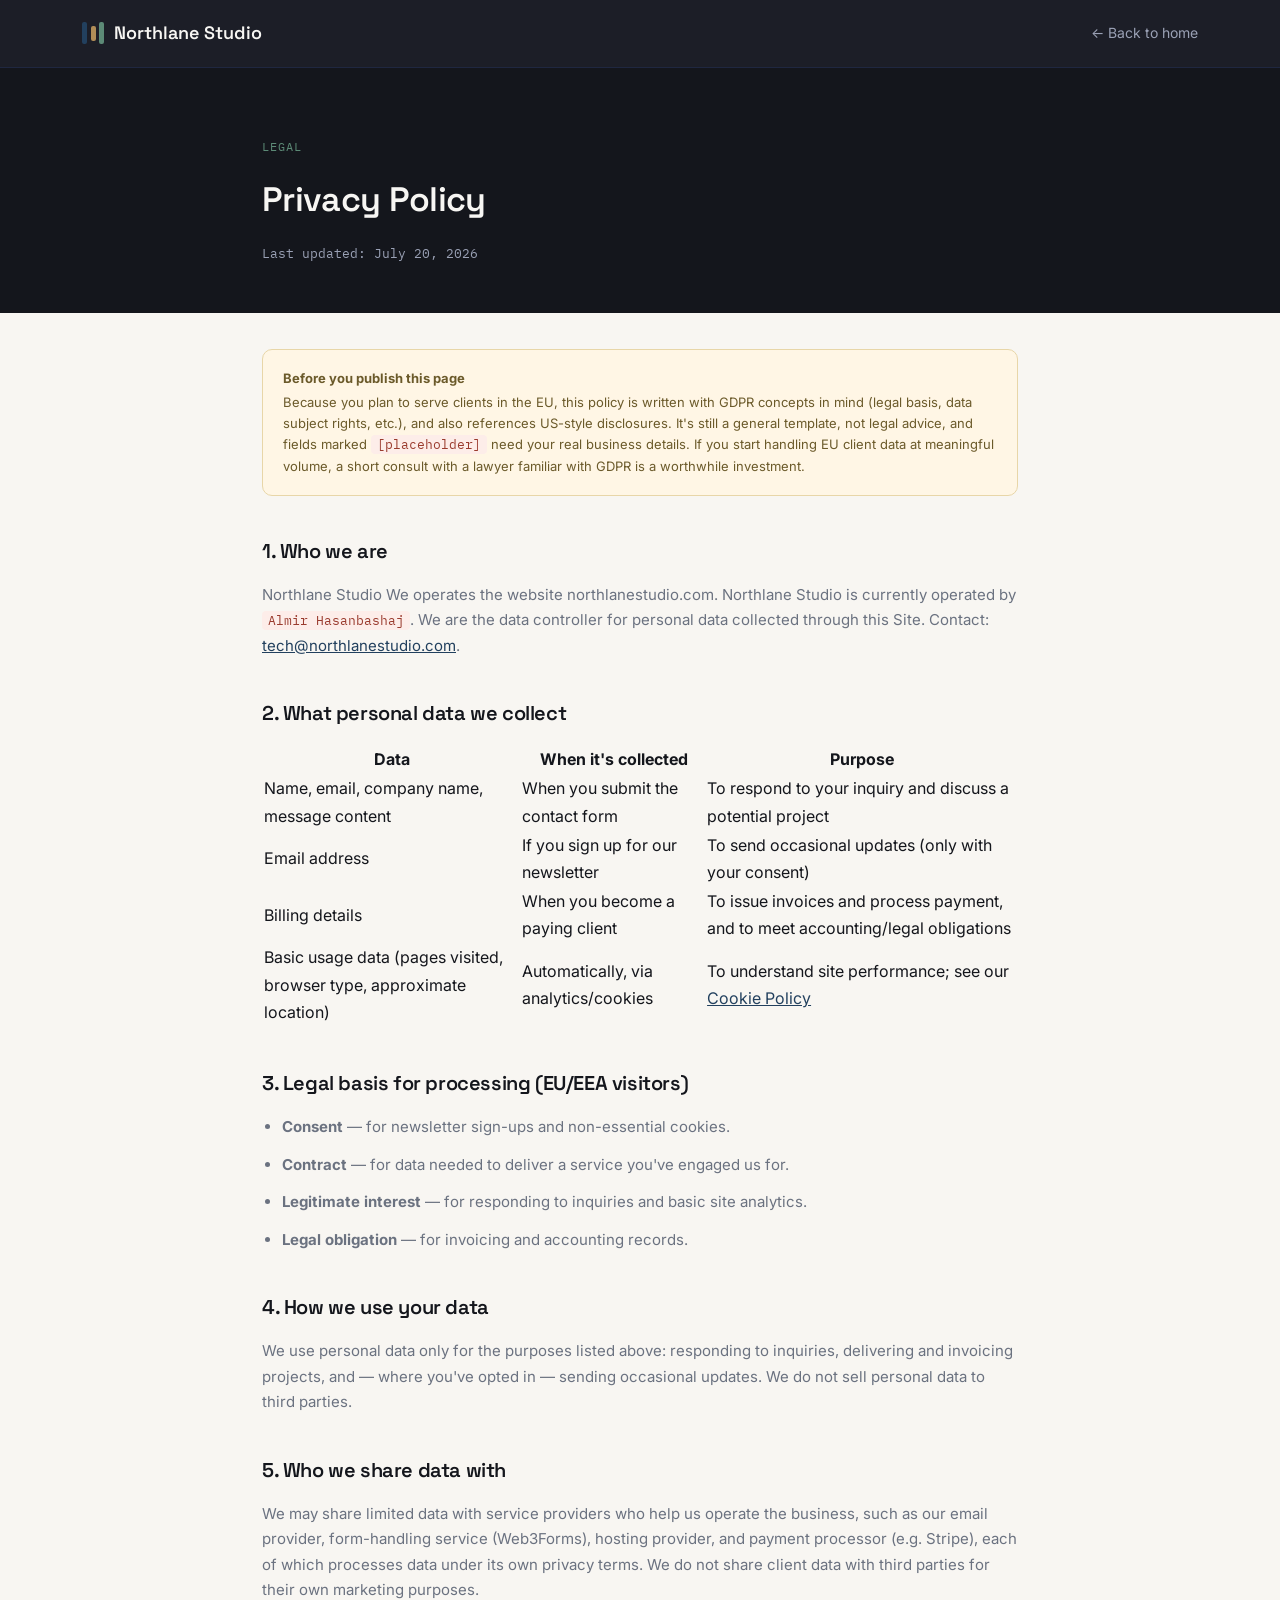
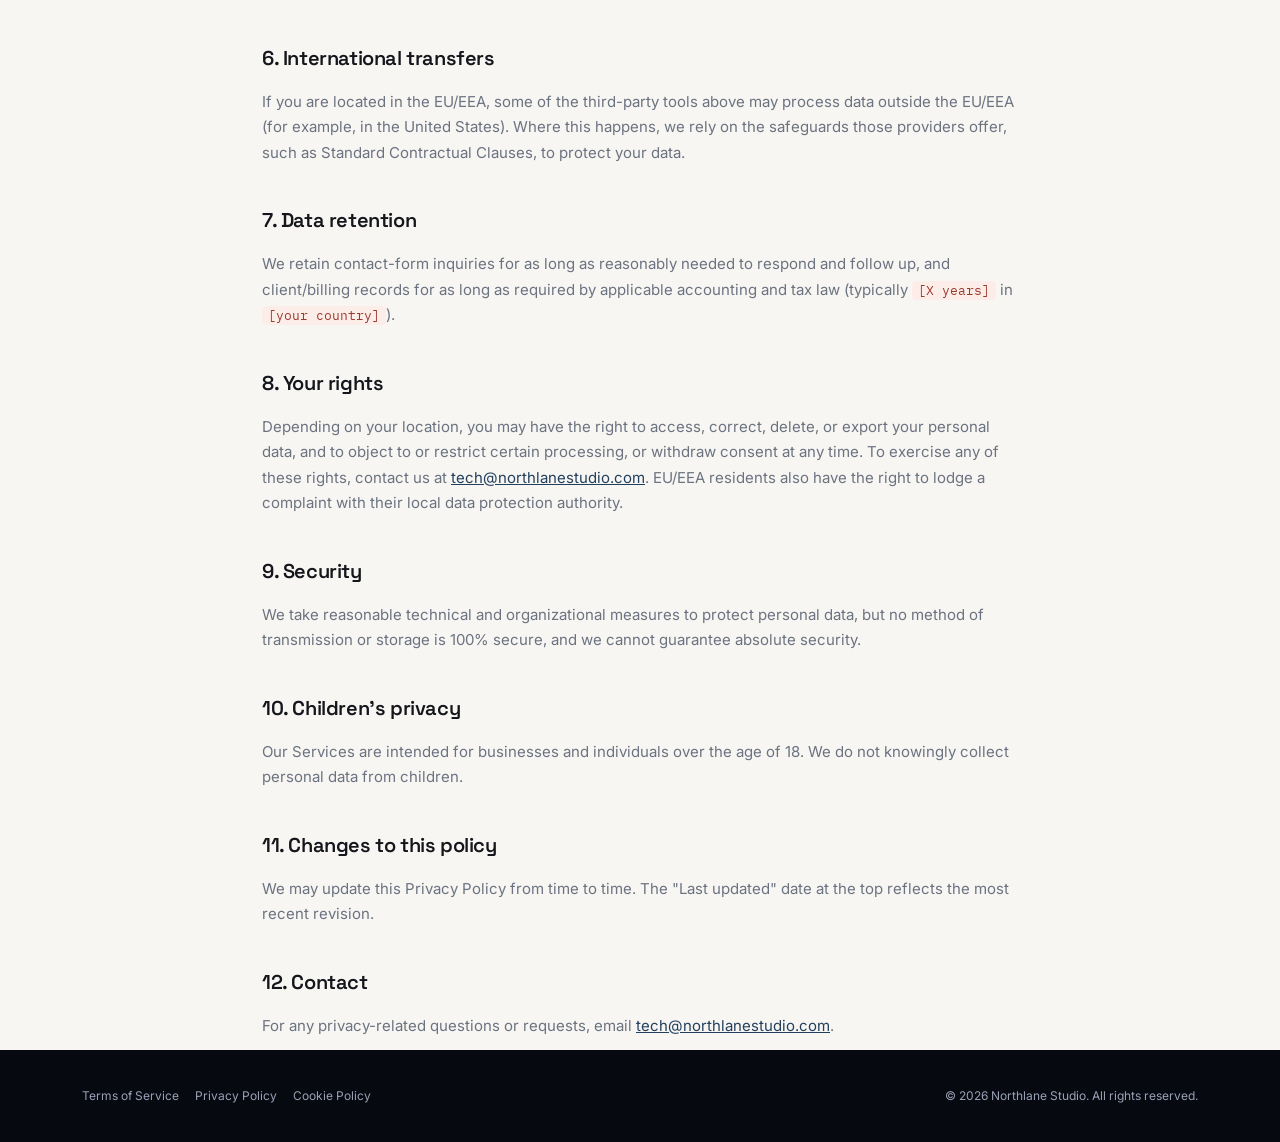
==== privacy-policy.html @ b4d66578 "Add files via upload" ====
<!DOCTYPE html>
<html lang="en">
<head>
<meta charset="UTF-8">
<meta name="viewport" content="width=device-width, initial-scale=1.0">
<title>Privacy Policy — Northlane Studio</title>
<meta name="robots" content="index, follow">
<link rel="preconnect" href="https://fonts.googleapis.com">
<link href="https://fonts.googleapis.com/css2?family=Space+Grotesk:wght@400;500;600;700&family=Inter:wght@400;500;600&family=IBM+Plex+Mono:wght@400;500&display=swap" rel="stylesheet">
<link rel="stylesheet" href="css/legal.css">
</head>
<body>

<nav><div class="nav-inner">
  <a href="index.html" class="logo"><span class="logo-mark"><span></span><span></span><span></span></span>Northlane Studio</a>
  <a href="index.html" class="back-link">← Back to home</a>
</div></nav>

<section class="hero-band">
  <div class="container">
    <span class="eyebrow">Legal</span>
    <h1>Privacy Policy</h1>
    <div class="updated">Last updated: July 20, 2026</div>
  </div>
</section>

<main class="container">

  <div class="notice">
    <b>Before you publish this page</b>
    Because you plan to serve clients in the EU, this policy is written with GDPR concepts in mind (legal basis, data subject rights, etc.), and also references US-style disclosures. It's still a general template, not legal advice, and fields marked <span class="placeholder">[placeholder]</span> need your real business details. If you start handling EU client data at meaningful volume, a short consult with a lawyer familiar with GDPR is a worthwhile investment.
  </div>

  <h2>1. Who we are</h2>
  <p>Northlane Studio We operates the website northlanestudio.com. Northlane Studio is currently operated by <span class="placeholder">Almir Hasanbashaj</span>. We are the data controller for personal data collected through this Site. Contact: <a href="mailto:tech@northlanestudio.com">tech@northlanestudio.com</a>.</p>

  <h2>2. What personal data we collect</h2>
  <table>
    <tr><th>Data</th><th>When it's collected</th><th>Purpose</th></tr>
    <tr><td>Name, email, company name, message content</td><td>When you submit the contact form</td><td>To respond to your inquiry and discuss a potential project</td></tr>
    <tr><td>Email address</td><td>If you sign up for our newsletter</td><td>To send occasional updates (only with your consent)</td></tr>
    <tr><td>Billing details</td><td>When you become a paying client</td><td>To issue invoices and process payment, and to meet accounting/legal obligations</td></tr>
    <tr><td>Basic usage data (pages visited, browser type, approximate location)</td><td>Automatically, via analytics/cookies</td><td>To understand site performance; see our <a href="cookie-policy.html">Cookie Policy</a></td></tr>
  </table>

  <h2>3. Legal basis for processing (EU/EEA visitors)</h2>
  <ul>
    <li><b>Consent</b> — for newsletter sign-ups and non-essential cookies.</li>
    <li><b>Contract</b> — for data needed to deliver a service you've engaged us for.</li>
    <li><b>Legitimate interest</b> — for responding to inquiries and basic site analytics.</li>
    <li><b>Legal obligation</b> — for invoicing and accounting records.</li>
  </ul>

  <h2>4. How we use your data</h2>
  <p>We use personal data only for the purposes listed above: responding to inquiries, delivering and invoicing projects, and — where you've opted in — sending occasional updates. We do not sell personal data to third parties.</p>

  <h2>5. Who we share data with</h2>
  <p>We may share limited data with service providers who help us operate the business, such as our email provider, form-handling service (Web3Forms), hosting provider, and payment processor (e.g. Stripe), each of which processes data under its own privacy terms. We do not share client data with third parties for their own marketing purposes.</p>

  <h2>6. International transfers</h2>
  <p>If you are located in the EU/EEA, some of the third-party tools above may process data outside the EU/EEA (for example, in the United States). Where this happens, we rely on the safeguards those providers offer, such as Standard Contractual Clauses, to protect your data.</p>

  <h2>7. Data retention</h2>
  <p>We retain contact-form inquiries for as long as reasonably needed to respond and follow up, and client/billing records for as long as required by applicable accounting and tax law (typically <span class="placeholder">[X years]</span> in <span class="placeholder">[your country]</span>).</p>

  <h2>8. Your rights</h2>
  <p>Depending on your location, you may have the right to access, correct, delete, or export your personal data, and to object to or restrict certain processing, or withdraw consent at any time. To exercise any of these rights, contact us at <a href="mailto:tech@northlanestudio.com">tech@northlanestudio.com</a>. EU/EEA residents also have the right to lodge a complaint with their local data protection authority.</p>

  <h2>9. Security</h2>
  <p>We take reasonable technical and organizational measures to protect personal data, but no method of transmission or storage is 100% secure, and we cannot guarantee absolute security.</p>

  <h2>10. Children's privacy</h2>
  <p>Our Services are intended for businesses and individuals over the age of 18. We do not knowingly collect personal data from children.</p>

  <h2>11. Changes to this policy</h2>
  <p>We may update this Privacy Policy from time to time. The "Last updated" date at the top reflects the most recent revision.</p>

  <h2>12. Contact</h2>
  <p>For any privacy-related questions or requests, email <a href="mailto:tech@northlanestudio.com">tech@northlanestudio.com</a>.</p>

</main>

<footer><div class="footer-inner">
  <div><a href="terms-of-service.html">Terms of Service</a><a href="privacy-policy.html">Privacy Policy</a><a href="cookie-policy.html">Cookie Policy</a></div>
  <div>© 2026 Northlane Studio. All rights reserved.</div>
</div></footer>

</body>
</html>
---- css/legal.css ----
:root{
  --ink:#14161C; --ink-2:#1C1F27; --paper:#F8F6F2; --paper-2:#EFEAE1;
  --indigo:#22405E; --violet:#B08D57; --teal:#5C8A76;
  --text-dark:#14161C; --text-mute-dark:#6B7280; --text-light:#F7F6F3; --text-mute-light:#9AA1B5;
  --border-dark:#1F2740; --border-light:#E2E0D8;
}
*{margin:0;padding:0;box-sizing:border-box;}
body{font-family:'Inter',sans-serif;background:var(--paper);color:var(--text-dark);line-height:1.7;-webkit-font-smoothing:antialiased;}
h1,h2,h3{font-family:'Space Grotesk',sans-serif;font-weight:600;letter-spacing:-0.02em;}
a{color:var(--indigo);text-decoration:underline;}
.container{max-width:820px;margin:0 auto;padding:0 32px;}

nav{background:rgba(10,13,22,0.92);border-bottom:1px solid var(--border-dark);}
.nav-inner{max-width:1180px;margin:0 auto;padding:18px 32px;display:flex;align-items:center;justify-content:space-between;}
.logo{display:flex;align-items:center;gap:10px;color:var(--text-light);font-family:'Space Grotesk';font-weight:600;font-size:18px;text-decoration:none;}
.logo-mark{width:22px;height:22px;position:relative;}
.logo-mark span{position:absolute;top:0;bottom:0;width:5px;border-radius:2px;}
.logo-mark span:nth-child(1){left:0;background:var(--indigo);}
.logo-mark span:nth-child(2){left:8.5px;background:var(--violet);height:70%;top:15%;}
.logo-mark span:nth-child(3){left:17px;background:var(--teal);}
.back-link{color:var(--text-mute-light);font-size:14px;text-decoration:none;}
.back-link:hover{color:var(--text-light);}

.hero-band{background:var(--ink);color:var(--text-light);padding:64px 0 48px;}
.hero-band .eyebrow{font-family:'IBM Plex Mono';font-size:12px;color:var(--teal);text-transform:uppercase;letter-spacing:0.08em;}
.hero-band h1{font-size:34px;margin-top:12px;}
.hero-band .updated{color:var(--text-mute-light);font-size:13px;margin-top:14px;font-family:'IBM Plex Mono';}

.notice{
  background:#FFF6E5;border:1px solid #E8D6A8;border-radius:10px;padding:18px 20px;
  font-size:13px;color:#6B5A2A;margin:36px 0;line-height:1.6;
}
.notice b{display:block;margin-bottom:4px;}

main{padding:48px 0 90px;}
h2{font-size:20px;margin-top:38px;margin-bottom:14px;}
p, li{color:var(--text-mute-dark);font-size:15px;margin-bottom:12px;}
ul{padding-left:20px;margin-bottom:16px;}
.placeholder{background:#FDEDE9;color:#9A3B2E;padding:1px 6px;border-radius:4px;font-family:'IBM Plex Mono';font-size:13px;}

footer{background:#070911;color:var(--text-mute-light);padding:36px 0;margin-top:0;}
.footer-inner{max-width:1180px;margin:0 auto;padding:0 32px;display:flex;justify-content:space-between;flex-wrap:wrap;gap:12px;font-size:12px;}
.footer-inner a{color:var(--text-mute-light);text-decoration:none;margin-right:16px;}
.footer-inner a:hover{color:var(--text-light);}
@media(max-width:600px){.hero-band h1{font-size:26px;}}
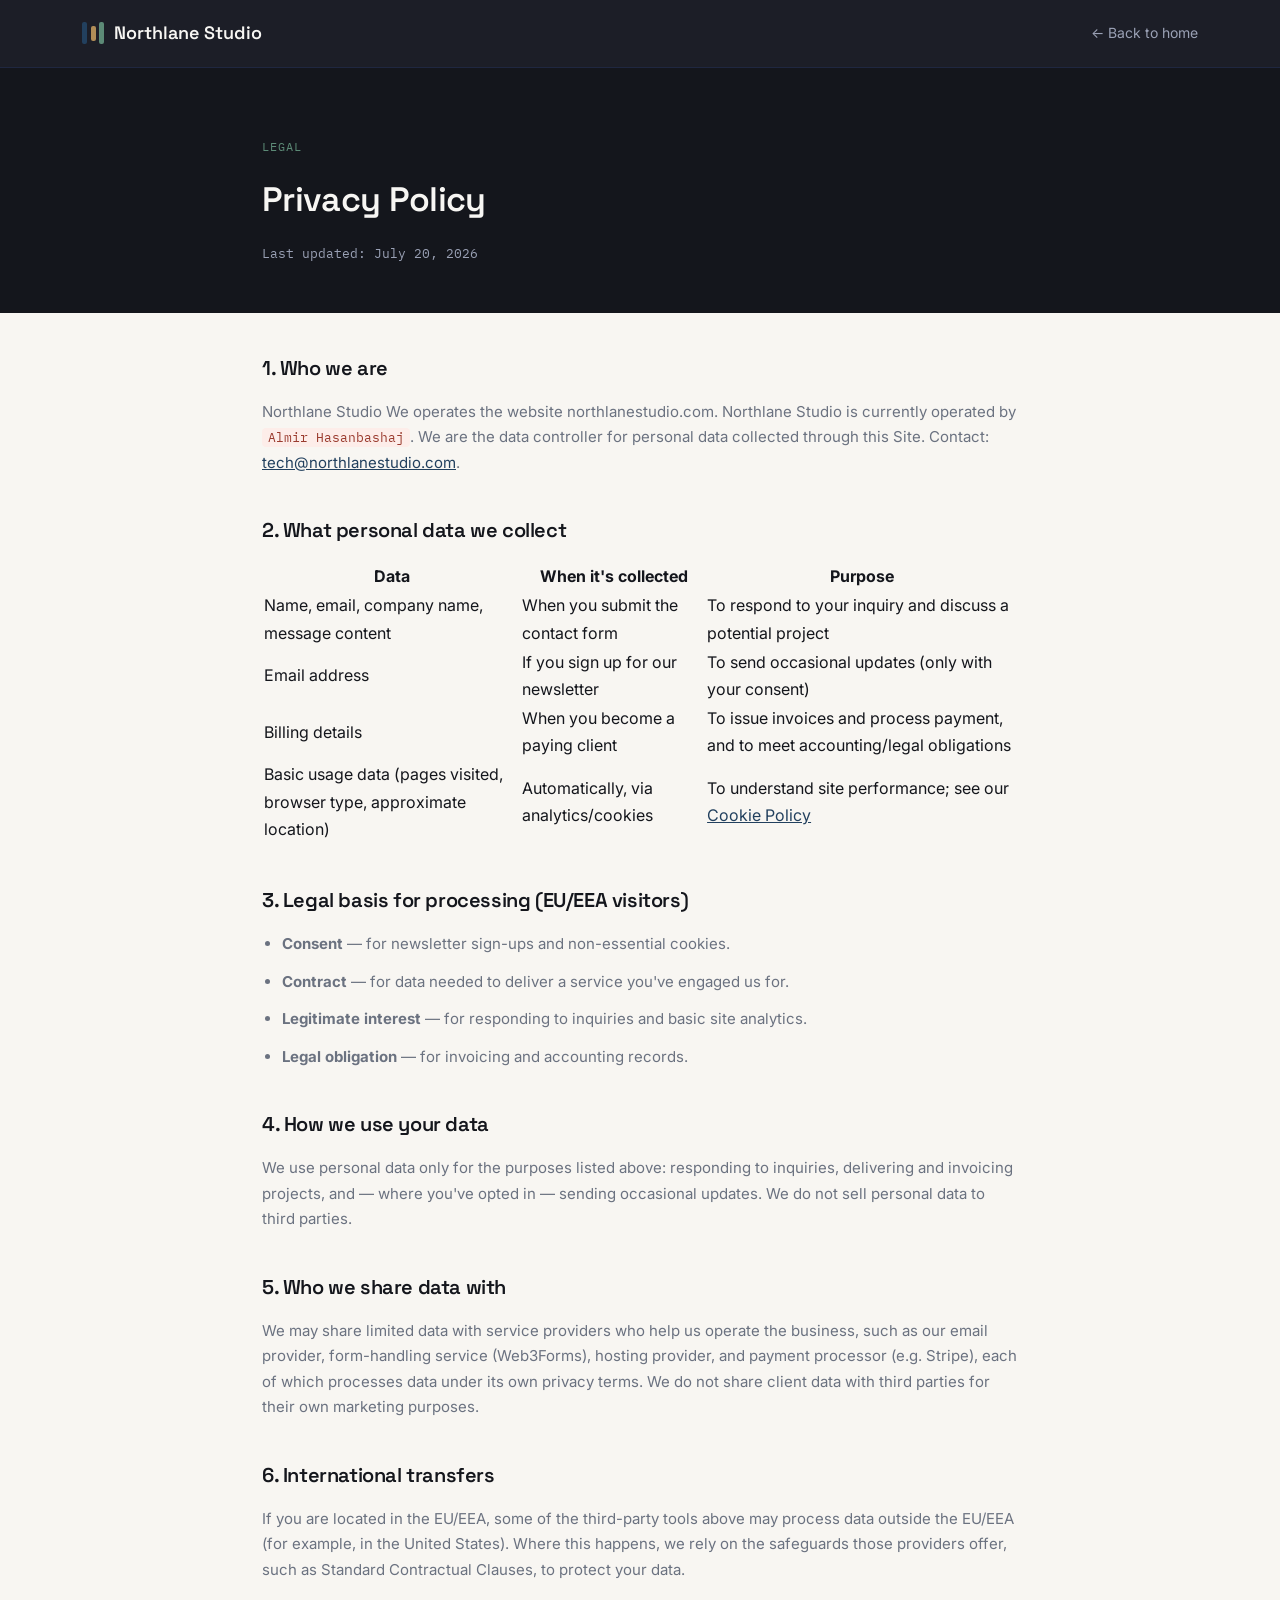
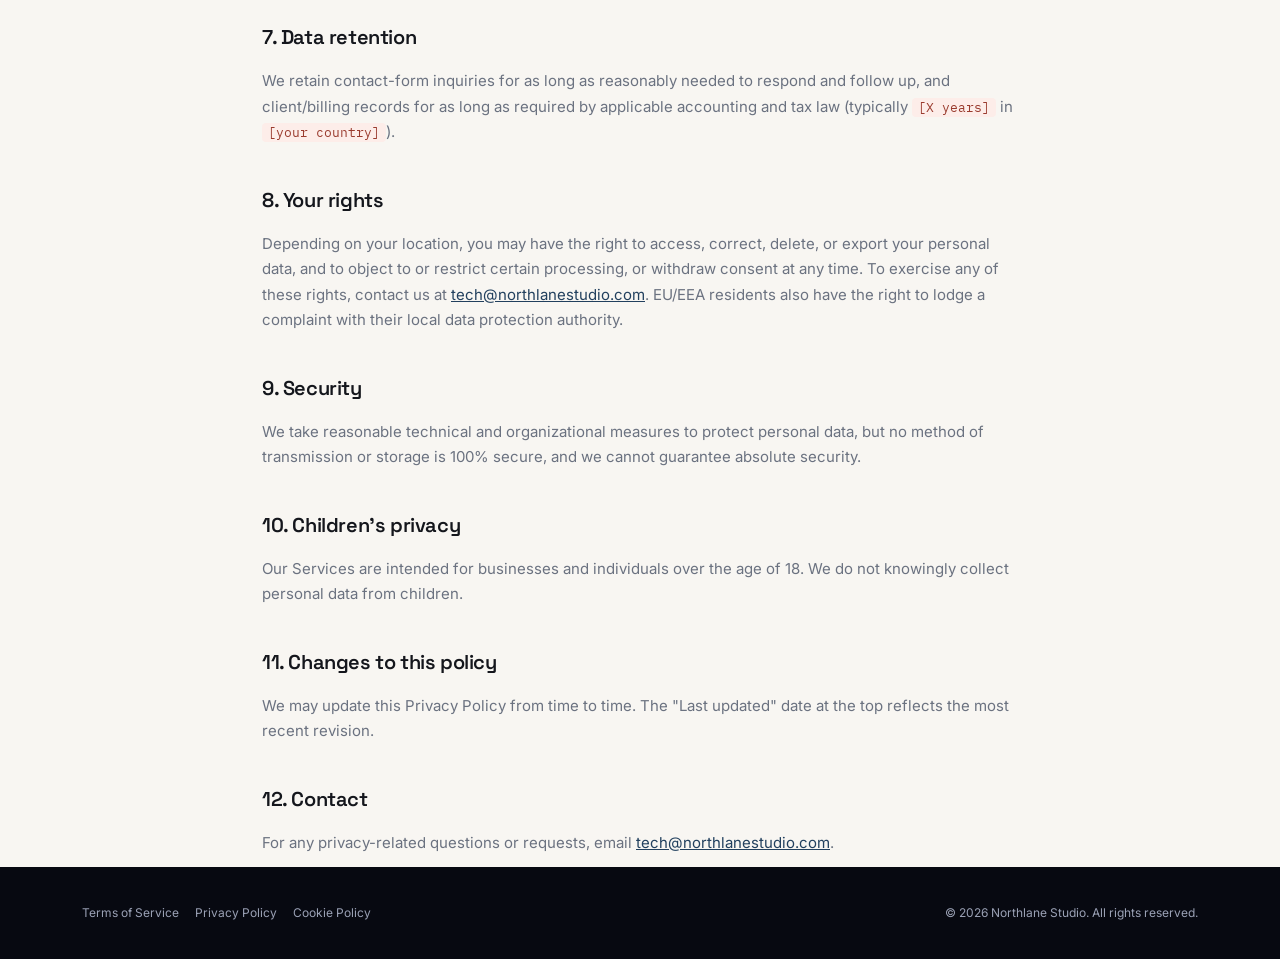
==== commit d0336042: "Update privacy-policy.html" ====
--- a/privacy-policy.html
+++ b/privacy-policy.html
@@ -26,10 +26,7 @@
 
 <main class="container">
 
-  <div class="notice">
-    <b>Before you publish this page</b>
-    Because you plan to serve clients in the EU, this policy is written with GDPR concepts in mind (legal basis, data subject rights, etc.), and also references US-style disclosures. It's still a general template, not legal advice, and fields marked <span class="placeholder">[placeholder]</span> need your real business details. If you start handling EU client data at meaningful volume, a short consult with a lawyer familiar with GDPR is a worthwhile investment.
-  </div>
+
 
   <h2>1. Who we are</h2>
   <p>Northlane Studio We operates the website northlanestudio.com. Northlane Studio is currently operated by <span class="placeholder">Almir Hasanbashaj</span>. We are the data controller for personal data collected through this Site. Contact: <a href="mailto:tech@northlanestudio.com">tech@northlanestudio.com</a>.</p>
